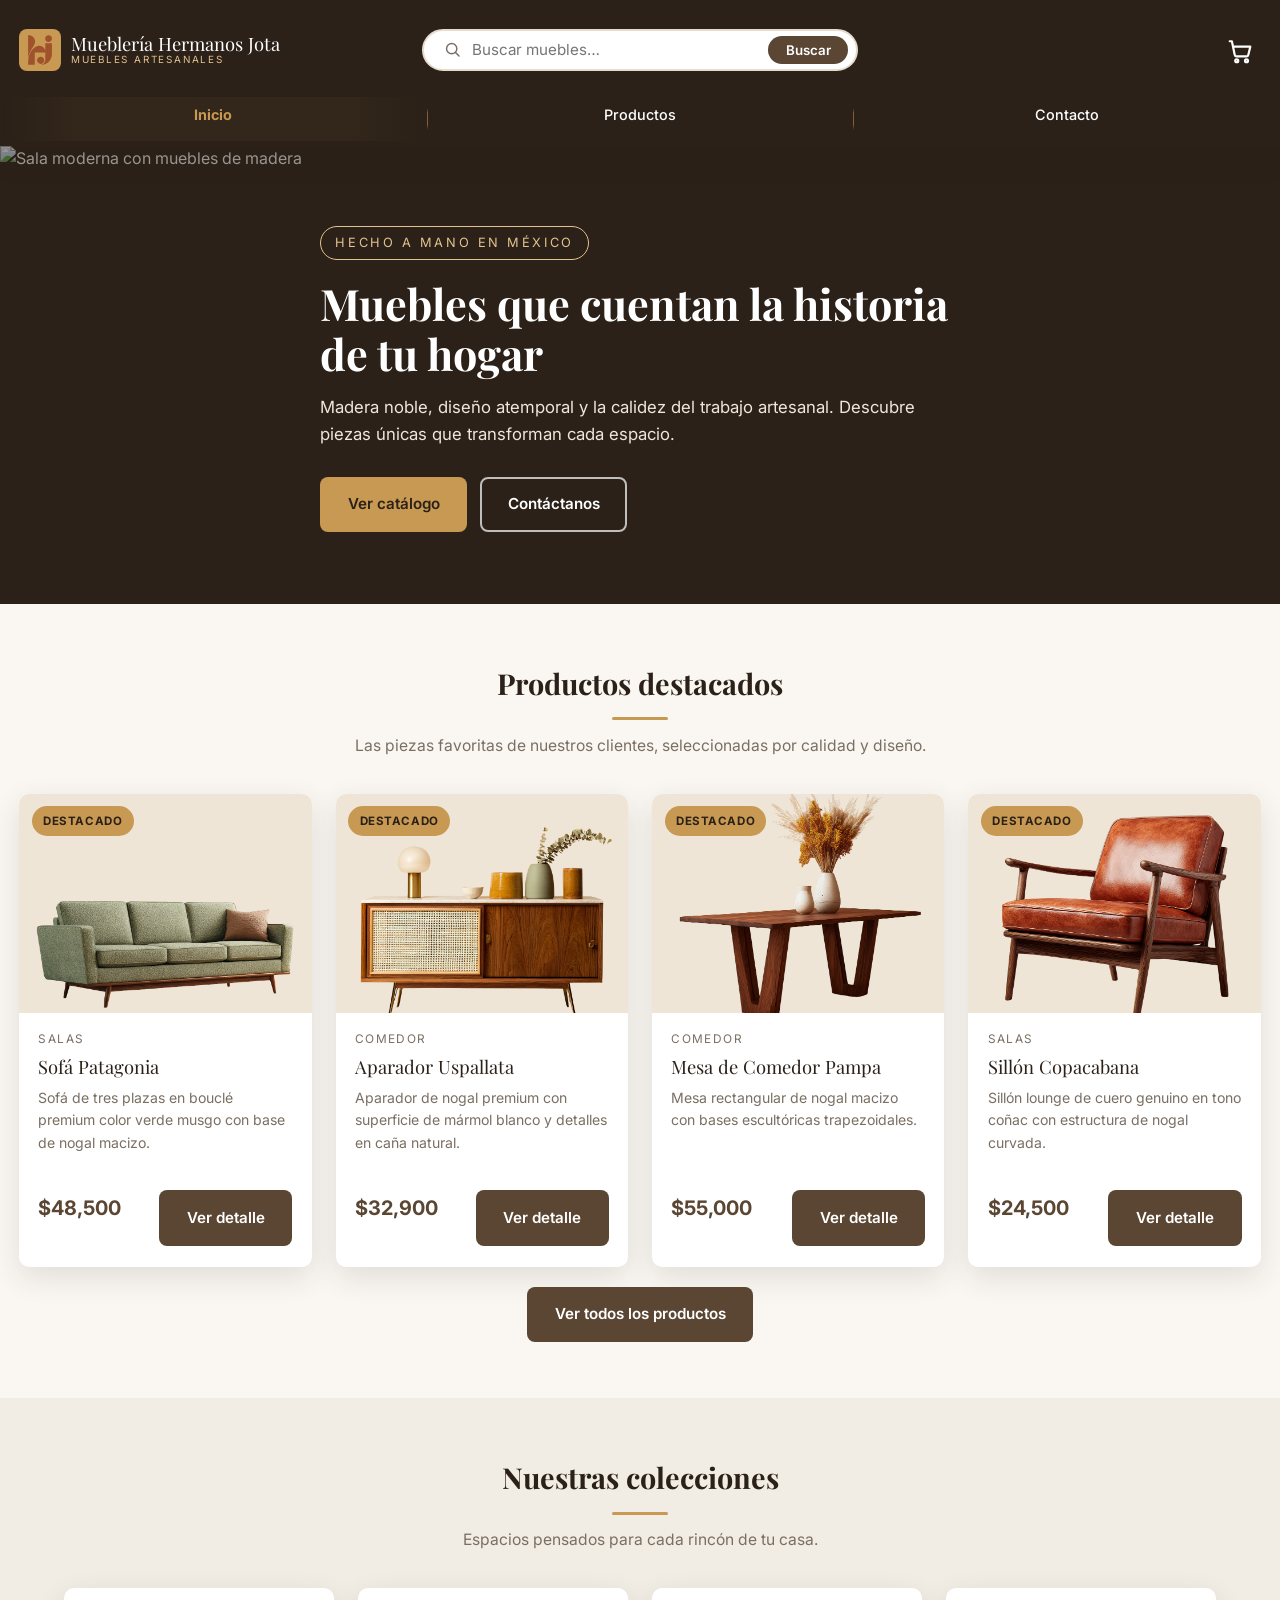
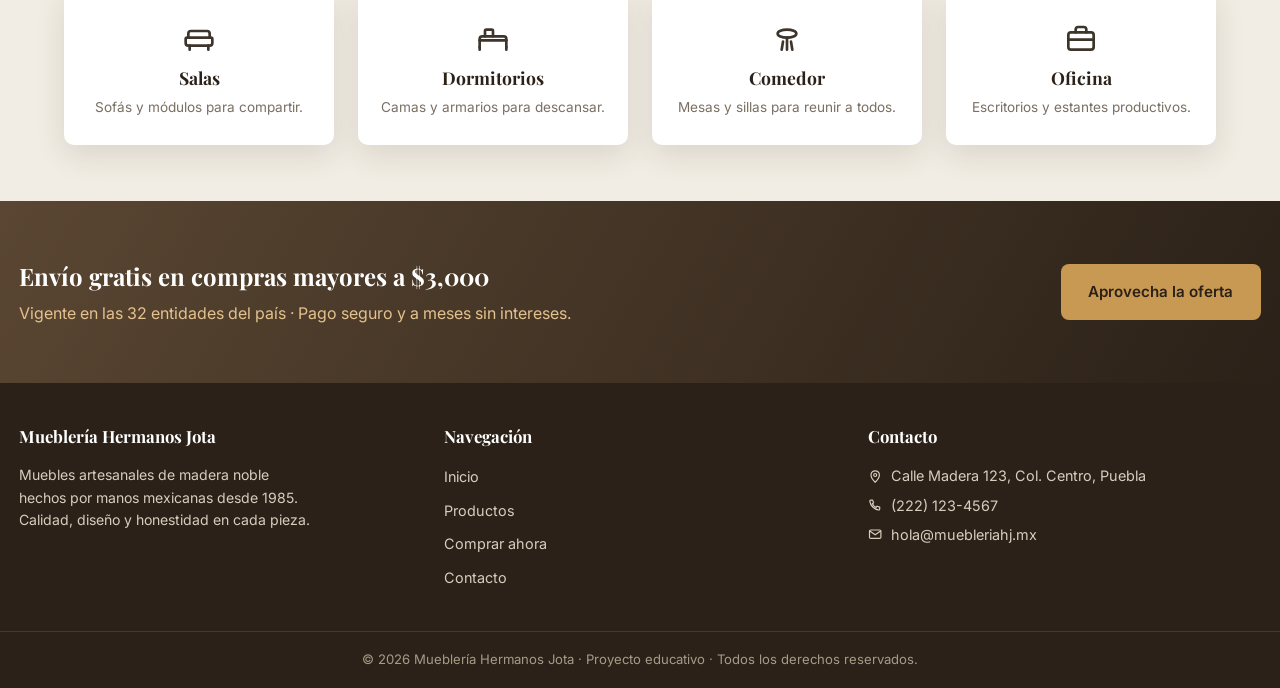
==== index.html @ 15dfda46 "Inicializacion repositorio" ====
<!DOCTYPE html>
<html lang="es">
<head>
  <meta charset="UTF-8">
  <meta name="viewport" content="width=device-width, initial-scale=1.0">
  <meta name="description" content="Mueblería Hermanos Jota: muebles artesanales para tu hogar. Salas, dormitorios, comedor y oficina.">
  <title>Mueblería Hermanos Jota | Muebles artesanales</title>
  <link rel="preconnect" href="https://fonts.googleapis.com">
  <link rel="preconnect" href="https://fonts.gstatic.com" crossorigin>
  <link href="https://fonts.googleapis.com/css2?family=Inter:wght@400;500;600;700&family=Playfair+Display:wght@500;600;700&display=swap" rel="stylesheet">
  <link rel="stylesheet" href="css/styles.css">
</head>
<body data-pagina="inicio">

  <svg style="display:none" aria-hidden="true">
    <symbol id="icono-carrito" viewBox="0 0 24 24" fill="none" stroke="currentColor" stroke-width="2" stroke-linecap="round" stroke-linejoin="round">
      <circle cx="9" cy="21" r="1.4"></circle>
      <circle cx="18" cy="21" r="1.4"></circle>
      <path d="M2.5 3h2l2.6 12.4a2 2 0 0 0 2 1.6h8.6a2 2 0 0 0 2-1.6L21.5 8H6"></path>
    </symbol>
    <symbol id="icono-sofa" viewBox="0 0 24 24" fill="none" stroke="currentColor" stroke-width="2" stroke-linecap="round" stroke-linejoin="round">
      <path d="M4 11V8a2 2 0 0 1 2-2h12a2 2 0 0 1 2 2v3"></path>
      <path d="M3 11h18a1 1 0 0 1 1 1v3a2 2 0 0 1-2 2H4a2 2 0 0 1-2-2v-3a1 1 0 0 1 1-1z"></path>
      <path d="M5 17v3M19 17v3"></path>
    </symbol>
    <symbol id="icono-cama" viewBox="0 0 24 24" fill="none" stroke="currentColor" stroke-width="2" stroke-linecap="round" stroke-linejoin="round">
      <path d="M2 18v-6a2 2 0 0 1 2-2h16a2 2 0 0 1 2 2v6"></path>
      <path d="M2 18v2M22 18v2"></path>
      <path d="M2 13h20"></path>
      <path d="M6 10V6a1 1 0 0 1 1-1h4a1 1 0 0 1 1 1v4"></path>
    </symbol>
    <symbol id="icono-comedor" viewBox="0 0 24 24" fill="none" stroke="currentColor" stroke-width="2" stroke-linecap="round" stroke-linejoin="round">
      <ellipse cx="12" cy="8" rx="7" ry="3"></ellipse>
      <path d="M12 11v9M8 20l1-6M16 20l-1-6"></path>
    </symbol>
    <symbol id="icono-maletin" viewBox="0 0 24 24" fill="none" stroke="currentColor" stroke-width="2" stroke-linecap="round" stroke-linejoin="round">
      <rect x="2.5" y="7" width="19" height="13" rx="2"></rect>
      <path d="M8 7V5a2 2 0 0 1 2-2h4a2 2 0 0 1 2 2v2"></path>
      <path d="M2.5 12.5h19"></path>
    </symbol>
    <symbol id="icono-ubicacion" viewBox="0 0 24 24" fill="none" stroke="currentColor" stroke-width="2" stroke-linecap="round" stroke-linejoin="round">
      <path d="M12 22s7-6.6 7-12a7 7 0 1 0-14 0c0 5.4 7 12 7 12z"></path>
      <circle cx="12" cy="10" r="2.5"></circle>
    </symbol>
    <symbol id="icono-telefono" viewBox="0 0 24 24" fill="none" stroke="currentColor" stroke-width="2" stroke-linecap="round" stroke-linejoin="round">
      <path d="M4.5 3.5h3.2l1.6 4.4-2 1.6a13 13 0 0 0 6.2 6.2l1.6-2 4.4 1.6v3.2a1.5 1.5 0 0 1-1.6 1.5A17.5 17.5 0 0 1 3 5.1a1.5 1.5 0 0 1 1.5-1.6z"></path>
    </symbol>
    <symbol id="icono-email" viewBox="0 0 24 24" fill="none" stroke="currentColor" stroke-width="2" stroke-linecap="round" stroke-linejoin="round">
      <rect x="2.5" y="5" width="19" height="14" rx="2"></rect>
      <path d="M3 6.5l9 6.5 9-6.5"></path>
    </symbol>
    <symbol id="icono-lupa" viewBox="0 0 24 24" fill="none" stroke="currentColor" stroke-width="2" stroke-linecap="round" stroke-linejoin="round">
      <circle cx="10.5" cy="10.5" r="7"></circle>
      <path d="M20.5 20.5l-4.8-4.8"></path>
    </symbol>
    <symbol id="icono-check" viewBox="0 0 24 24" fill="none" stroke="currentColor" stroke-width="2.2" stroke-linecap="round" stroke-linejoin="round">
      <path d="M4 12.5l5.2 5.2L20 6.5"></path>
    </symbol>
    <symbol id="icono-alerta" viewBox="0 0 24 24" fill="none" stroke="currentColor" stroke-width="2" stroke-linecap="round" stroke-linejoin="round">
      <path d="M12 3.5l9.5 16.5H2.5z"></path>
      <path d="M12 10v4"></path>
      <circle cx="12" cy="17" r="0.6" fill="currentColor" stroke="none"></circle>
    </symbol>
    <symbol id="icono-check-circulo" viewBox="0 0 24 24" fill="none" stroke="currentColor" stroke-width="2" stroke-linecap="round" stroke-linejoin="round">
      <circle cx="12" cy="12" r="9.5"></circle>
      <path d="M8 12.3l2.8 2.8 5.2-6"></path>
    </symbol>
    <symbol id="icono-alerta-circulo" viewBox="0 0 24 24" fill="none" stroke="currentColor" stroke-width="2" stroke-linecap="round" stroke-linejoin="round">
      <circle cx="12" cy="12" r="9.5"></circle>
      <path d="M12 7.5v5.5"></path>
      <circle cx="12" cy="16.5" r="0.6" fill="currentColor" stroke="none"></circle>
    </symbol>
  </svg>

  <header class="header">
    <div class="contenedor header__inner header__inner--inicio">
      <a href="index.html" class="logo" aria-label="Mueblería Hermanos Jota - Inicio">
        <img src="assets/img/logo.svg" class="logo__icono" alt="Logo Mueblería Hermanos Jota" aria-hidden="true">
        <span class="logo__texto">Mueblería Hermanos Jota
          <span class="logo__subtitulo">Muebles artesanales</span>
        </span>
      </a>

      <form class="entrada entrada--nav" role="search" action="productos.html">
        <div class="entrada__campo">
          <span class="entrada__icono" aria-hidden="true"><svg class="icono" aria-hidden="true"><use href="#icono-lupa"></use></svg></span>
          <input name="busqueda" type="search" placeholder="Buscar muebles…" aria-label="Buscar productos" autocomplete="off">
          <button class="entrada__limpiar" type="submit">Buscar</button>
        </div>
      </form>

      <div class="header__acciones">
        <a href="productos.html" class="carrito-enlace" aria-label="Ver carrito de compras">
          <svg class="icono icono--carrito" aria-hidden="true"><use href="#icono-carrito"></use></svg>
          <span class="contador-carrito oculto" aria-live="polite">0</span>
        </a>
        <button id="menu-boton" class="menu-boton" aria-label="Abrir menú" aria-expanded="false" aria-controls="menu-principal">
          <span></span><span></span><span></span>
        </button>
      </div>
    </div>

    <nav id="menu-principal" class="nav contenedor" aria-label="Navegación principal">
      <a href="index.html" class="nav__enlace activo">Inicio</a>
      <a href="productos.html" class="nav__enlace">Productos</a>
      <a href="contacto.html" class="nav__enlace">Contacto</a>
    </nav>
  </header>

  <main>
    <section class="hero" aria-label="Bienvenida">
      <img class="hero__bg" data-hero-imagen
           src="https://images.unsplash.com/photo-1554995207-c18c203602cb?w=1600&q=80"
           alt="Sala moderna con muebles de madera">
      <div class="contenedor hero__contenido">
        <span class="hero__etiqueta">Hecho a mano en México</span>
        <h1 class="hero__titulo">Muebles que cuentan la historia de tu hogar</h1>
        <p class="hero__texto">
          Madera noble, diseño atemporal y la calidez del trabajo artesanal.
          Descubre piezas únicas que transforman cada espacio.
        </p>
        <div class="hero__acciones">
          <a href="productos.html" class="boton boton--accent">Ver catálogo</a>
          <a href="contacto.html" class="boton boton--outline">Contáctanos</a>
        </div>
      </div>
    </section>

    <section class="seccion">
      <div class="contenedor">
        <header class="seccion__encabezado">
          <h2 class="seccion__titulo">Productos destacados</h2>
          <p class="seccion__subtitulo">
            Las piezas favoritas de nuestros clientes, seleccionadas por calidad y diseño.
          </p>
        </header>
        <div id="productos-destacados" class="grilla" aria-live="polite"></div>
        <p class="texto-centrado">
          <a href="productos.html" class="boton boton--primario">Ver todos los productos</a>
        </p>
      </div>
    </section>

    <section class="seccion seccion--gris">
      <div class="contenedor">
        <header class="seccion__encabezado">
          <h2 class="seccion__titulo">Nuestras colecciones</h2>
          <p class="seccion__subtitulo">Espacios pensados para cada rincón de tu casa.</p>
        </header>
        <div class="categorias__grilla">
          <a class="categoria" href="productos.html">
            <span class="categoria__icono" aria-hidden="true"><svg class="icono" aria-hidden="true"><use href="#icono-sofa"></use></svg></span>
            <h3 class="categoria__nombre">Salas</h3>
            <p class="categoria__texto">Sofás y módulos para compartir.</p>
          </a>
          <a class="categoria" href="productos.html">
            <span class="categoria__icono" aria-hidden="true"><svg class="icono" aria-hidden="true"><use href="#icono-cama"></use></svg></span>
            <h3 class="categoria__nombre">Dormitorios</h3>
            <p class="categoria__texto">Camas y armarios para descansar.</p>
          </a>
          <a class="categoria" href="productos.html">
            <span class="categoria__icono" aria-hidden="true"><svg class="icono" aria-hidden="true"><use href="#icono-comedor"></use></svg></span>
            <h3 class="categoria__nombre">Comedor</h3>
            <p class="categoria__texto">Mesas y sillas para reunir a todos.</p>
          </a>
          <a class="categoria" href="productos.html">
            <span class="categoria__icono" aria-hidden="true"><svg class="icono" aria-hidden="true"><use href="#icono-maletin"></use></svg></span>
            <h3 class="categoria__nombre">Oficina</h3>
            <p class="categoria__texto">Escritorios y estantes productivos.</p>
          </a>
        </div>
      </div>
    </section>

    <section class="seccion banner">
      <div class="contenedor banner__inner">
        <div>
          <h2 class="banner__titulo">Envío gratis en compras mayores a $3,000</h2>
          <p class="banner__texto">Vigente en las 32 entidades del país · Pago seguro y a meses sin intereses.</p>
        </div>
        <a href="productos.html" class="boton boton--accent">Aprovecha la oferta</a>
      </div>
    </section>
  </main>

  <footer class="footer">
    <div class="contenedor footer__grid">
      <div class="footer__columna footer__columna--marca">
        <h3 class="footer__titulo">Mueblería Hermanos Jota</h3>
        <p class="footer__texto">
          Muebles artesanales de madera noble hechos por manos mexicanas desde 1985.
          Calidad, diseño y honestidad en cada pieza.
        </p>
      </div>
      <div class="footer__columna">
        <h3 class="footer__titulo">Navegación</h3>
        <ul class="footer__enlaces">
          <li><a href="index.html">Inicio</a></li>
          <li><a href="productos.html">Productos</a></li>
          <li><a href="producto.html?id=1">Comprar ahora</a></li>
          <li><a href="contacto.html">Contacto</a></li>
        </ul>
      </div>
      <div class="footer__columna">
        <h3 class="footer__titulo">Contacto</h3>
        <div class="footer__info">
          <p><svg class="icono" aria-hidden="true"><use href="#icono-ubicacion"></use></svg> Calle Madera 123, Col. Centro, Puebla</p>
          <p><svg class="icono" aria-hidden="true"><use href="#icono-telefono"></use></svg> (222) 123-4567</p>
          <p><svg class="icono" aria-hidden="true"><use href="#icono-email"></use></svg> hola@muebleriahj.mx</p>
        </div>
      </div>
    </div>
    <div class="footer__barra">
      <p class="contenedor">© <span id="anio"></span> Mueblería Hermanos Jota · Proyecto educativo · Todos los derechos reservados.</p>
    </div>
  </footer>

  <script src="js/productos.js"></script>
  <script src="js/app.js"></script>
</body>
</html>
---- css/styles.css ----
/* =====================================================
   Mueblería Hermanos Jota — Hoja de estilos
   Mobile First con Flexbox
   ===================================================== */

/* ---------- Variables y reseteo ---------- */
:root {
  --color-primario: #5a4632;
  --color-primario-oscuro: #2b2118;
  --color-accent: #c89952;
  --color-accent-claro: #e3c28f;
  --color-bg: #faf7f2;
  --color-blanco: #ffffff;
  --color-texto: #3d342b;
  --color-texto-suave: #7a6f63;
  --color-error: #b3261e;
  --color-exito: #2e7d32;
  --radio: 10px;
  --sombra: 0 10px 30px rgba(43, 33, 24, 0.12);
  --max-ancho: 1360px;
}

* {
  margin: 0;
  padding: 0;
  box-sizing: border-box;
}

html {
  scroll-behavior: smooth;
}

body {
  font-family: "Inter", "Segoe UI", system-ui, Arial, sans-serif;
  background-color: var(--color-bg);
  color: var(--color-texto);
  line-height: 1.6;
  display: flex;
  flex-direction: column;
  min-height: 100vh;
  overflow-x: hidden;
  -webkit-text-size-adjust: 100%;
}

img {
  max-width: 100%;
  display: block;
}

a {
  text-decoration: none;
  color: inherit;
}

ul {
  list-style: none;
}

.contenedor {
  width: 100%;
  max-width: var(--max-ancho);
  margin: 0 auto;
  padding: 0 clamp(0.75rem, 1.5vw, 1.25rem);
}

/* ---------- Header ---------- */
.header {
  background-color: var(--color-primario-oscuro);
  position: sticky;
  top: 0;
  z-index: 100;
  box-shadow: var(--sombra);
}

.header__inner {
  display: flex;
  align-items: center;
  justify-content: space-between;
  gap: 1rem;
  height: 72px;
  padding-top: 1.8rem;
  padding-bottom: 0;
}

.header__inner--inicio {
  display: grid;
  grid-template-columns: minmax(0, 1fr) clamp(145px, 34vw, 520px) minmax(0, 1fr);
  align-items: start;
}

.header__inner--inicio > * {
  align-self: start;
}

.header__inner--inicio .entrada--nav {
  justify-self: center;
}

.header__inner--inicio .header__acciones {
  justify-self: end;
}

.header__inner--inicio .logo__texto {
  min-width: 0;
}

.header__inner:not(.header__inner--inicio) .logo,
.header__inner:not(.header__inner--inicio) .header__acciones {
  transform: none;
}

.logo {
  display: flex;
  align-items: center;
  gap: 0.6rem;
}

.logo__icono {
  width: 42px;
  height: 42px;
  border-radius: 8px;
  display: flex;
  align-items: center;
  justify-content: center;
  font-family: "Playfair Display", Georgia, serif;
  font-size: 1.3rem;
  font-weight: 700;
  color: var(--color-primario-oscuro);
  background: var(--color-accent);
}

.logo__texto {
  color: var(--color-blanco);
  font-family: "Playfair Display", Georgia, serif;
  font-size: clamp(0.95rem, 4vw, 1.15rem);
  line-height: 1.1;
  white-space: nowrap;
  overflow: hidden;
  text-overflow: ellipsis;
}

.logo__subtitulo {
  display: block;
  font-family: "Inter", sans-serif;
  font-size: 0.62rem;
  letter-spacing: 0.18em;
  text-transform: uppercase;
  color: var(--color-accent-claro);
}

.nav {
  display: none;
  position: absolute;
  top: 100%;
  left: 0;
  right: 0;
  background-color: var(--color-primario-oscuro);
  padding: 0.5rem 1.25rem 1rem;
}

.entrada--nav {
  margin: 0;
  max-width: 520px;
  width: 100%;
}

.entrada--nav .entrada__campo {
  box-shadow: none;
  padding-top: 0;
  padding-bottom: 0;
}

.entrada--nav input {
  min-width: 0;
  padding-top: 0.35rem;
  padding-bottom: 0.35rem;
}

.header__inner .entrada--nav {
  margin: 0;
}

.entrada--nav .entrada__limpiar {
  padding-top: 0.4rem;
  padding-bottom: 0.4rem;
}

.nav--abierta {
  display: block;
}

.nav__enlace {
  display: block;
  padding: 0.75rem 0;
  color: var(--color-blanco);
  font-weight: 500;
  border-bottom: 1px solid rgba(255, 255, 255, 0.08);
}

.nav__enlace:hover,
.nav__enlace.activo {
  color: var(--color-accent-claro);
}

.nav__enlace.activo {
  font-weight: 700;
}

.nav__enlace + .nav__enlace {
  border-top: none;
}

.header__acciones {
  display: flex;
  align-items: center;
  gap: 0.5rem;
}

.carrito-enlace {
  position: relative;
  color: var(--color-blanco);
  font-size: 1.25rem;
  padding: 0.4rem 0.5rem;
}

.contador-carrito {
  display: flex;
  align-items: center;
  justify-content: center;
  position: absolute;
  top: -2px;
  right: -4px;
  min-width: 20px;
  height: 20px;
  padding: 0 5px;
  font-size: 0.72rem;
  font-weight: 700;
  color: var(--color-primario-oscuro);
  background-color: var(--color-accent);
  border-radius: 999px;
}

.menu-boton {
  display: flex;
  flex-direction: column;
  gap: 4px;
  width: 38px;
  height: 38px;
  padding: 8px;
  background: transparent;
  border: 1px solid rgba(255, 255, 255, 0.25);
  border-radius: 6px;
  cursor: pointer;
}

.menu-boton span {
  display: block;
  height: 2px;
  width: 100%;
  background-color: var(--color-blanco);
  border-radius: 2px;
  transition: transform 0.25s ease, opacity 0.25s ease;
}

.menu-boton--activo span:nth-child(1) {
  transform: translateY(6px) rotate(45deg);
}

.menu-boton--activo span:nth-child(2) {
  opacity: 0;
}

.menu-boton--activo span:nth-child(3) {
  transform: translateY(-6px) rotate(-45deg);
}

/* ---------- Hero ---------- */
.hero {
  position: relative;
  color: var(--color-blanco);
  background-color: var(--color-primario-oscuro);
  overflow: hidden;
}

.hero__bg {
  position: absolute;
  inset: 0;
  width: 100%;
  height: 100%;
  object-fit: cover;
  opacity: 0.55;
}

.hero__contenido {
  position: relative;
  padding: 5rem 0 4.5rem;
  max-width: 640px;
}

.hero__etiqueta {
  display: inline-block;
  font-size: 0.8rem;
  letter-spacing: 0.2em;
  text-transform: uppercase;
  color: var(--color-accent-claro);
  border: 1px solid var(--color-accent-claro);
  padding: 0.35rem 0.9rem;
  border-radius: 999px;
  margin-bottom: 1.2rem;
}

.hero__titulo {
  font-family: "Playfair Display", Georgia, serif;
  font-size: clamp(1.85rem, 3.2vw + 1rem, 2.7rem);
  line-height: 1.15;
  margin-bottom: 1rem;
}

.hero__texto {
  color: #efe7da;
  font-size: 1.05rem;
  margin-bottom: 1.8rem;
}

.hero__acciones {
  display: flex;
  flex-wrap: wrap;
  gap: 0.8rem;
}

/* ---------- Botones ---------- */
.boton {
  display: inline-block;
  padding: 0.85rem 1.6rem;
  font-weight: 600;
  font-size: 0.95rem;
  border-radius: 8px;
  border: 2px solid transparent;
  cursor: pointer;
  transition: background 0.2s ease, color 0.2s ease, transform 0.15s ease;
  text-align: center;
}

.boton:active {
  transform: scale(0.98);
}

.boton--accent {
  background-color: var(--color-accent);
  color: var(--color-primario-oscuro);
}

.boton--accent:hover {
  background-color: var(--color-accent-claro);
}

.boton--outline {
  background-color: transparent;
  color: var(--color-blanco);
  border-color: rgba(255, 255, 255, 0.7);
}

.boton--outline:hover {
  background-color: rgba(255, 255, 255, 0.12);
}

.boton--primario {
  background-color: var(--color-primario);
  color: var(--color-blanco);
  margin-top: 20px;
}

.boton--primario:hover {
  background-color: var(--color-primario-oscuro);
}

.boton--amplio {
  width: 100%;
}

/* ---------- Secciones ---------- */
.seccion {
  padding: 3.5rem 0;
}

.seccion--gris {
  background-color: #f2ede4;
}

.seccion__encabezado {
  text-align: center;
  max-width: 620px;
  margin: 0 auto 2.2rem;
}

.seccion__titulo {
  font-family: "Playfair Display", Georgia, serif;
  font-size: clamp(1.45rem, 2.4vw + 0.9rem, 1.8rem);
  color: var(--color-primario-oscuro);
  margin-bottom: 0.4rem;
}

.seccion__titulo::after {
  content: "";
  display: block;
  width: 56px;
  height: 3px;
  background: var(--color-accent);
  margin: 0.7rem auto 0;
  border-radius: 2px;
}

.seccion__subtitulo {
  color: var(--color-texto-suave);
  font-size: 0.98rem;
  margin-top: 0.8rem;
}

/* ---------- Grilla de productos ---------- */
.grilla {
  display: flex;
  flex-wrap: wrap;
  gap: 1.5rem;
  justify-content: center;
}

.grilla__item {
  width: 100%;
  max-width: 340px;
}

/* ---------- Tarjeta de producto ---------- */
.tarjeta {
  background-color: var(--color-blanco);
  border-radius: var(--radio);
  overflow: hidden;
  box-shadow: var(--sombra);
  display: flex;
  flex-direction: column;
  height: 100%;
  transition: transform 0.25s ease, box-shadow 0.25s ease;
}

.tarjeta:hover {
  transform: translateY(-6px);
  box-shadow: 0 16px 40px rgba(43, 33, 24, 0.2);
}

.tarjeta__imagen-wrap {
  position: relative;
  overflow: hidden;
  aspect-ratio: 4 / 3;
  background-color: #eee5d6;
}

.tarjeta__imagen {
  width: 100%;
  height: 100%;
  object-fit: cover;
  transition: transform 0.3s ease;
}

.tarjeta:hover .tarjeta__imagen {
  transform: scale(1.05);
}

.tarjeta__cantidad-carrito {
  position: absolute;
  right: 0.75rem;
  bottom: 0.75rem;
  display: inline-flex;
  align-items: center;
  justify-content: center;
  min-width: 1.75rem;
  height: 1.75rem;
  padding: 0 0.35rem;
  border-radius: 50%;
  background: var(--color-primario-oscuro);
  color: var(--color-blanco);
  font-size: 0.72rem;
  font-weight: 700;
  box-shadow: 0 8px 18px rgba(32, 22, 15, 0.2);
  z-index: 1;
}

.tarjeta__etiqueta {
  position: absolute;
  top: 0.8rem;
  left: 0.8rem;
  background-color: var(--color-accent);
  color: var(--color-primario-oscuro);
  font-size: 0.72rem;
  font-weight: 700;
  letter-spacing: 0.05em;
  text-transform: uppercase;
  padding: 0.35rem 0.7rem;
  border-radius: 999px;
}

.tarjeta__cuerpo {
  padding: 1.1rem 1.2rem 1.3rem;
  display: flex;
  flex-direction: column;
  flex: 1;
}

.tarjeta__categoria {
  font-size: 0.74rem;
  letter-spacing: 0.12em;
  text-transform: uppercase;
  color: var(--color-texto-suave);
  margin-bottom: 0.35rem;
}

.tarjeta__nombre {
  font-family: "Playfair Display", Georgia, serif;
  font-size: 1.15rem;
  line-height: 1.3;
  color: var(--color-primario-oscuro);
  margin-bottom: 0.5rem;
}

.tarjeta__descripcion {
  font-size: 0.88rem;
  color: var(--color-texto-suave);
  margin-bottom: 1rem;
  flex: 1;
}

.tarjeta__pie {
  display: flex;
  align-items: center;
  justify-content: space-between;
  flex-wrap: wrap;
  gap: 0.6rem;
}

.tarjeta__pie .boton {
  flex-shrink: 0;
}

.tarjeta__precio {
  font-size: 1.25rem;
  font-weight: 700;
  color: var(--color-primario);
}

/* ---------- Spinner ---------- */
.spinner {
  display: flex;
  flex-direction: column;
  align-items: center;
  gap: 0.8rem;
  padding: 3rem 0;
  color: var(--color-texto-suave);
}

.spinner__anillo {
  width: 42px;
  height: 42px;
  border: 4px solid #e2d8c6;
  border-top-color: var(--color-accent);
  border-radius: 50%;
  animation: girar 0.9s linear infinite;
}

@keyframes girar {
  to {
    transform: rotate(360deg);
  }
}

/* ---------- Mensajes ---------- */
.sin-resultados {
  text-align: center;
  padding: 3rem 1rem;
  color: var(--color-texto-suave);
}

.sin-resultados__icono {
  font-size: 2.6rem;
  margin-bottom: 0.6rem;
}

/* ---------- Categorías (inicio) ---------- */
.categorias__grilla {
  display: flex;
  flex-wrap: wrap;
  gap: 1.5rem;
  justify-content: center;
}

.categoria {
  flex: 1 1 220px;
  max-width: 270px;
  background-color: var(--color-blanco);
  border-radius: var(--radio);
  padding: 1.6rem 1.2rem;
  text-align: center;
  box-shadow: var(--sombra);
  transition: transform 0.25s ease;
}

.categoria:hover {
  transform: translateY(-5px);
}

.categoria__icono {
  font-size: 2rem;
  margin-bottom: 0.7rem;
}

.categoria__nombre {
  font-family: "Playfair Display", Georgia, serif;
  font-size: 1.1rem;
  color: var(--color-primario-oscuro);
  margin-bottom: 0.3rem;
}

.categoria__texto {
  font-size: 0.85rem;
  color: var(--color-texto-suave);
}

/* ---------- Banner (inicio) ---------- */
.banner {
  background: linear-gradient(120deg, var(--color-primario), var(--color-primario-oscuro));
  color: var(--color-blanco);
}

.banner__inner {
  display: flex;
  flex-wrap: wrap;
  align-items: center;
  justify-content: space-between;
  gap: 1.5rem;
  text-align: center;
}

.banner__titulo {
  font-family: "Playfair Display", Georgia, serif;
  font-size: 1.5rem;
  margin-bottom: 0.4rem;
}

.banner__texto {
  color: var(--color-accent-claro);
}

@media (min-width: 700px) {
  .banner__inner {
    text-align: left;
  }
}

/* ---------- Entrada (área de búsqueda del catálogo) ---------- */
.entrada {
  margin: 0 auto 2.2rem;
  max-width: 560px;
}

.entrada__campo {
  display: flex;
  align-items: center;
  background-color: var(--color-blanco);
  border: 2px solid #e5dccb;
  border-radius: 999px;
  padding: 0.45rem 0.45rem 0.45rem 1.2rem;
  box-shadow: var(--sombra);
}

.entrada__campo:focus-within {
  border-color: var(--color-accent);
}

.entrada__icono {
  color: var(--color-texto-suave);
  font-size: 1.1rem;
}

.entrada input {
  flex: 1;
  border: none;
  outline: none;
  background: transparent;
  padding: 0.6rem 0.7rem;
  font-size: 0.95rem;
  color: var(--color-texto);
  font-family: inherit;
}

.entrada__limpiar {
  background-color: var(--color-primario);
  color: var(--color-blanco);
  border: none;
  padding: 0.6rem 1.1rem;
  border-radius: 999px;
  font-weight: 600;
  cursor: pointer;
  font-family: inherit;
}

.entrada__contador {
  margin-top: 0.8rem;
  font-size: 0.85rem;
  color: var(--color-texto-suave);
  text-align: center;
}

.entrada__contador strong {
  color: var(--color-primario);
}

/* ---------- Detalle de producto ---------- */
.detalle {
  padding: 2.5rem 0 4rem;
}

.miga {
  font-size: 0.85rem;
  color: var(--color-texto-suave);
  margin-bottom: 1.5rem;
}

.miga a:hover {
  color: var(--color-primario);
}

.detalle__grid {
  display: flex;
  flex-direction: column;
  gap: 2rem;
}

.detalle__imagen-wrap {
  border-radius: var(--radio);
  overflow: hidden;
  box-shadow: var(--sombra);
  background-color: #eee5d6;
  aspect-ratio: 4 / 3;
}

.detalle__imagen {
  width: 100%;
  height: 100%;
  object-fit: cover;
}

.detalle__categoria {
  font-size: 0.78rem;
  letter-spacing: 0.12em;
  text-transform: uppercase;
  color: var(--color-accent);
  font-weight: 700;
  margin-bottom: 0.4rem;
}

.detalle__nombre {
  font-family: "Playfair Display", Georgia, serif;
  font-size: clamp(1.4rem, 2.6vw + 0.85rem, 1.7rem);
  line-height: 1.2;
  color: var(--color-primario-oscuro);
  margin-bottom: 0.7rem;
}

.detalle__precio {
  font-size: 1.6rem;
  font-weight: 700;
  color: var(--color-primario);
  margin-bottom: 0.3rem;
}

.detalle__stock {
  font-size: 0.85rem;
  font-weight: 600;
  margin-bottom: 1.1rem;
}

.detalle__stock--ok {
  color: var(--color-exito);
}

.detalle__stock--bajo {
  color: var(--color-error);
}

.detalle__descripcion {
  color: var(--color-texto);
  margin-bottom: 1.4rem;
}

.detalle__ficha {
  border-top: 1px solid #e5dccb;
  border-bottom: 1px solid #e5dccb;
  margin-bottom: 1.4rem;
}

.detalle__fila {
  display: flex;
  justify-content: space-between;
  gap: 1rem;
  padding: 0.65rem 0;
  font-size: 0.9rem;
}

.detalle__fila + .detalle__fila {
  border-top: 1px dashed #e5dccb;
}

.detalle__fila dt {
  color: var(--color-texto-suave);
}

.detalle__fila dd {
  text-align: right;
  font-weight: 500;
  color: var(--color-primario-oscuro);
}

.detalle__colores {
  display: flex;
  flex-wrap: wrap;
  gap: 0.5rem;
  margin-bottom: 1.3rem;
}

.color-chip {
  background-color: var(--color-blanco);
  border: 1px solid #e5dccb;
  border-radius: 999px;
  padding: 0.35rem 1rem;
  font-size: 0.85rem;
  color: var(--color-texto);
  font-family: inherit;
  cursor: pointer;
  transition: background-color 0.2s ease, border-color 0.2s ease, color 0.2s ease, transform 0.2s ease;
}

.color-chip:hover,
.color-chip--activo {
  background-color: var(--color-primario);
  border-color: var(--color-primario);
  color: var(--color-blanco);
  transform: translateY(-1px);
}

.detalle__opciones-error {
  margin: -0.8rem 0 1.1rem;
  color: var(--color-error);
  font-size: 0.85rem;
  font-weight: 600;
}

.detalle__selector {
  display: flex;
  align-items: center;
  gap: 0.8rem;
  margin-bottom: 1.1rem;
}

.detalle__selector label {
  font-weight: 600;
  font-size: 0.9rem;
}

.cantidad {
  display: flex;
  align-items: center;
  border: 1px solid #e5dccb;
  border-radius: 8px;
  overflow: hidden;
}

.cantidad button {
  width: 40px;
  height: 42px;
  background-color: #f2ede4;
  border: none;
  font-size: 1.1rem;
  font-weight: 700;
  cursor: pointer;
  color: var(--color-primario);
}

.cantidad button:hover {
  background-color: var(--color-accent-claro);
}

.cantidad input {
  width: 54px;
  height: 42px;
  border: none;
  text-align: center;
  font-size: 1rem;
  font-weight: 600;
  font-family: inherit;
  color: var(--color-primario-oscuro);
  outline: none;
}

/* ---------- Formulario de contacto ---------- */
.formulario {
  max-width: 560px;
  margin: 0 auto;
  background-color: var(--color-blanco);
  border-radius: var(--radio);
  padding: 1.8rem 1.5rem;
  box-shadow: var(--sombra);
}

.campo {
  margin-bottom: 1.2rem;
}

.campo label {
  display: block;
  font-weight: 600;
  font-size: 0.9rem;
  margin-bottom: 0.4rem;
  color: var(--color-primario-oscuro);
}

.campo label .requerido {
  color: var(--color-error);
}

.campo input,
.campo textarea {
  width: 100%;
  padding: 0.8rem 1rem;
  border: 2px solid #e5dccb;
  border-radius: 8px;
  font-size: 0.95rem;
  font-family: inherit;
  color: var(--color-texto);
  background-color: var(--color-bg);
  transition: border-color 0.2s ease;
}

.campo textarea {
  resize: vertical;
  min-height: 130px;
}

.campo input:focus,
.campo textarea:focus {
  outline: none;
  border-color: var(--color-accent);
  background-color: var(--color-blanco);
}

.campo__error {
  color: var(--color-error);
  font-size: 0.82rem;
  margin-top: 0.35rem;
  display: none;
}

.campo--error input,
.campo--error textarea {
  border-color: var(--color-error);
}

.campo--ok input,
.campo--ok textarea {
  border-color: var(--color-exito);
}

.campo__error--visible {
  display: block;
}

.aviso {
  display: none;
  align-items: center;
  gap: 0.6rem;
  padding: 1rem 1.2rem;
  border-radius: 8px;
  margin-bottom: 1.3rem;
  font-weight: 600;
}

.aviso .icono {
  width: 1.4em;
  height: 1.4em;
}

.aviso--visible {
  display: flex;
}

.aviso--ok {
  background-color: #e6f4ea;
  color: var(--color-exito);
  border: 1px solid #a5d6a7;
}

.aviso--error {
  background-color: #fdecea;
  color: var(--color-error);
  border: 1px solid #f5a0a0;
}

/* ---------- Toast ---------- */
.toast {
  position: fixed;
  bottom: 1.5rem;
  left: 50%;
  transform: translate(-50%, 120%);
  background-color: var(--color-primario-oscuro);
  color: var(--color-blanco);
  padding: 0.9rem 1.5rem;
  border-radius: 999px;
  box-shadow: var(--sombra);
  font-weight: 500;
  z-index: 200;
  opacity: 0;
  transition: transform 0.35s ease, opacity 0.35s ease;
  max-width: calc(100vw - 2rem);
  text-align: center;
}

.toast--visible {
  transform: translate(-50%, 0);
  opacity: 1;
}

/* ---------- Footer ---------- */
.footer {
  background-color: var(--color-primario-oscuro);
  color: #d8cdbd;
  margin-top: auto;
  padding: 2.5rem 0 0;
}

.footer__grid {
  display: flex;
  flex-direction: column;
  gap: 2rem;
  padding-bottom: 2rem;
}

.footer__titulo {
  color: var(--color-blanco);
  font-family: "Playfair Display", Georgia, serif;
  font-size: 1.05rem;
  margin-bottom: 0.9rem;
}

.footer__texto {
  font-size: 0.88rem;
  max-width: 300px;
}

.footer__enlaces li {
  margin-bottom: 0.5rem;
}

.footer__enlaces a {
  font-size: 0.9rem;
  transition: color 0.2s ease;
}

.footer__enlaces a:hover {
  color: var(--color-accent-claro);
}

.footer__info p {
  font-size: 0.9rem;
  margin-bottom: 0.4rem;
  display: flex;
  align-items: center;
  gap: 0.5rem;
}

.footer__barra {
  border-top: 1px solid rgba(255, 255, 255, 0.1);
  padding: 1.1rem 0;
  text-align: center;
  font-size: 0.82rem;
  color: #a89b86;
}

/* ---------- Breakpoints ---------- */
@media (min-width: 600px) {
  .grilla__item {
    width: calc(50% - 0.75rem);
  }
}

@media (min-width: 720px) {
  .detalle__grid {
    flex-direction: row;
    align-items: flex-start;
  }

  .detalle__imagen-wrap {
    flex: 1 1 45%;
    max-height: 460px;
  }

  .detalle__info {
    flex: 1 1 55%;
  }
}

@media (min-width: 900px) {
  .menu-boton {
    display: none;
  }

  .nav {
    display: flex;
    position: static;
    background: transparent;
    padding: 0;
    height: 74px;
    align-items: center;
    justify-content: space-between;
    gap: 0;
  }

  .nav__enlace {
    flex: 1 1 0;
    border-bottom: none;
    padding: 0.4rem 0;
    padding-bottom: 0.9rem;
    text-align: center;
    position: relative;
    transform: translateY(10px);
    font-size: clamp(0.78rem, 1.4vw, 0.9rem);
    transition: color 0.2s ease, background-color 0.2s ease;
  }

  .nav__enlace:hover,
  .nav__enlace.activo {
    color: var(--color-accent);
    background: linear-gradient(
      to right,
      transparent,
      rgba(200, 153, 82, 0.05) 18%,
      rgba(200, 153, 82, 0.05) 82%,
      transparent
    );
  }

  .nav__enlace + .nav__enlace {
    border-top: none;
    padding-left: 0;
    position: relative;
  }

  .nav__enlace + .nav__enlace::before {
    content: "";
    position: absolute;
    left: 0;
    top: 50%;
    width: 1px;
    height: 22px;
    background: linear-gradient(
      to bottom,
      transparent,
      rgba(200, 153, 82, 0.55) 25%,
      rgba(200, 153, 82, 0.55) 75%,
      transparent
    );
    transform: translateY(-50%);
  }

  .nav__enlace:first-child {
    margin-left: 0;
  }

  .nav__enlace:last-of-type {
    margin-right: 0;
  }

  .grilla__item {
    width: calc(33.333% - 1rem);
  }

  .footer__grid {
    flex-direction: row;
    justify-content: space-between;
  }

  .footer__columna--marca {
    flex: 2;
  }

  .footer__columna {
    flex: 1;
  }
}

@media (min-width: 1200px) {
  .grilla__item {
    width: calc(25% - 1.125rem);
  }
}

@media (max-width: 479px) {
  .header__inner--inicio {
    grid-template-columns: minmax(60px, 1fr) clamp(110px, 37vw, 220px) auto;
    gap: 0.35rem;
  }

  .logo__icono {
    width: 36px;
    height: 36px;
    font-size: 1.1rem;
  }

  .logo__subtitulo {
    font-size: 0.56rem;
  }

  .hero__contenido {
    padding: 3.5rem 0 3rem;
  }

  .hero__texto {
    font-size: 0.98rem;
  }

  .seccion {
    padding: 2.8rem 0;
  }

  .tarjeta__cuerpo {
    padding: 1rem 1rem 1.1rem;
  }

  .entrada__campo {
    padding-left: 0.9rem;
  }

  .entrada__limpiar {
    padding: 0.5rem 0.8rem;
    font-size: 0.85rem;
  }

  .formulario {
    padding: 1.5rem 1.1rem;
  }
}

@media (max-width: 599px) {
  .header__inner--inicio {
    display: flex;
  }

  .header__inner--inicio .entrada--nav {
    display: none;
  }

  .header__inner--inicio .header__acciones {
    justify-self: auto;
    margin-left: auto;
  }

  .header__inner--inicio .logo {
    min-width: 0;
    flex: 1 1 0;
  }
}

/* Utilidades */
.oculto {
  display: none !important;
}

.texto-centrado {
  text-align: center;
}

/* ---------- Íconos SVG ---------- */
.icono {
  width: 1em;
  height: 1em;
  display: inline-block;
  vertical-align: -0.15em;
  fill: none;
  stroke: currentColor;
  flex-shrink: 0;
}

.icono--carrito {
  width: 1.3em;
  height: 1.3em;
  vertical-align: -0.28em;
}
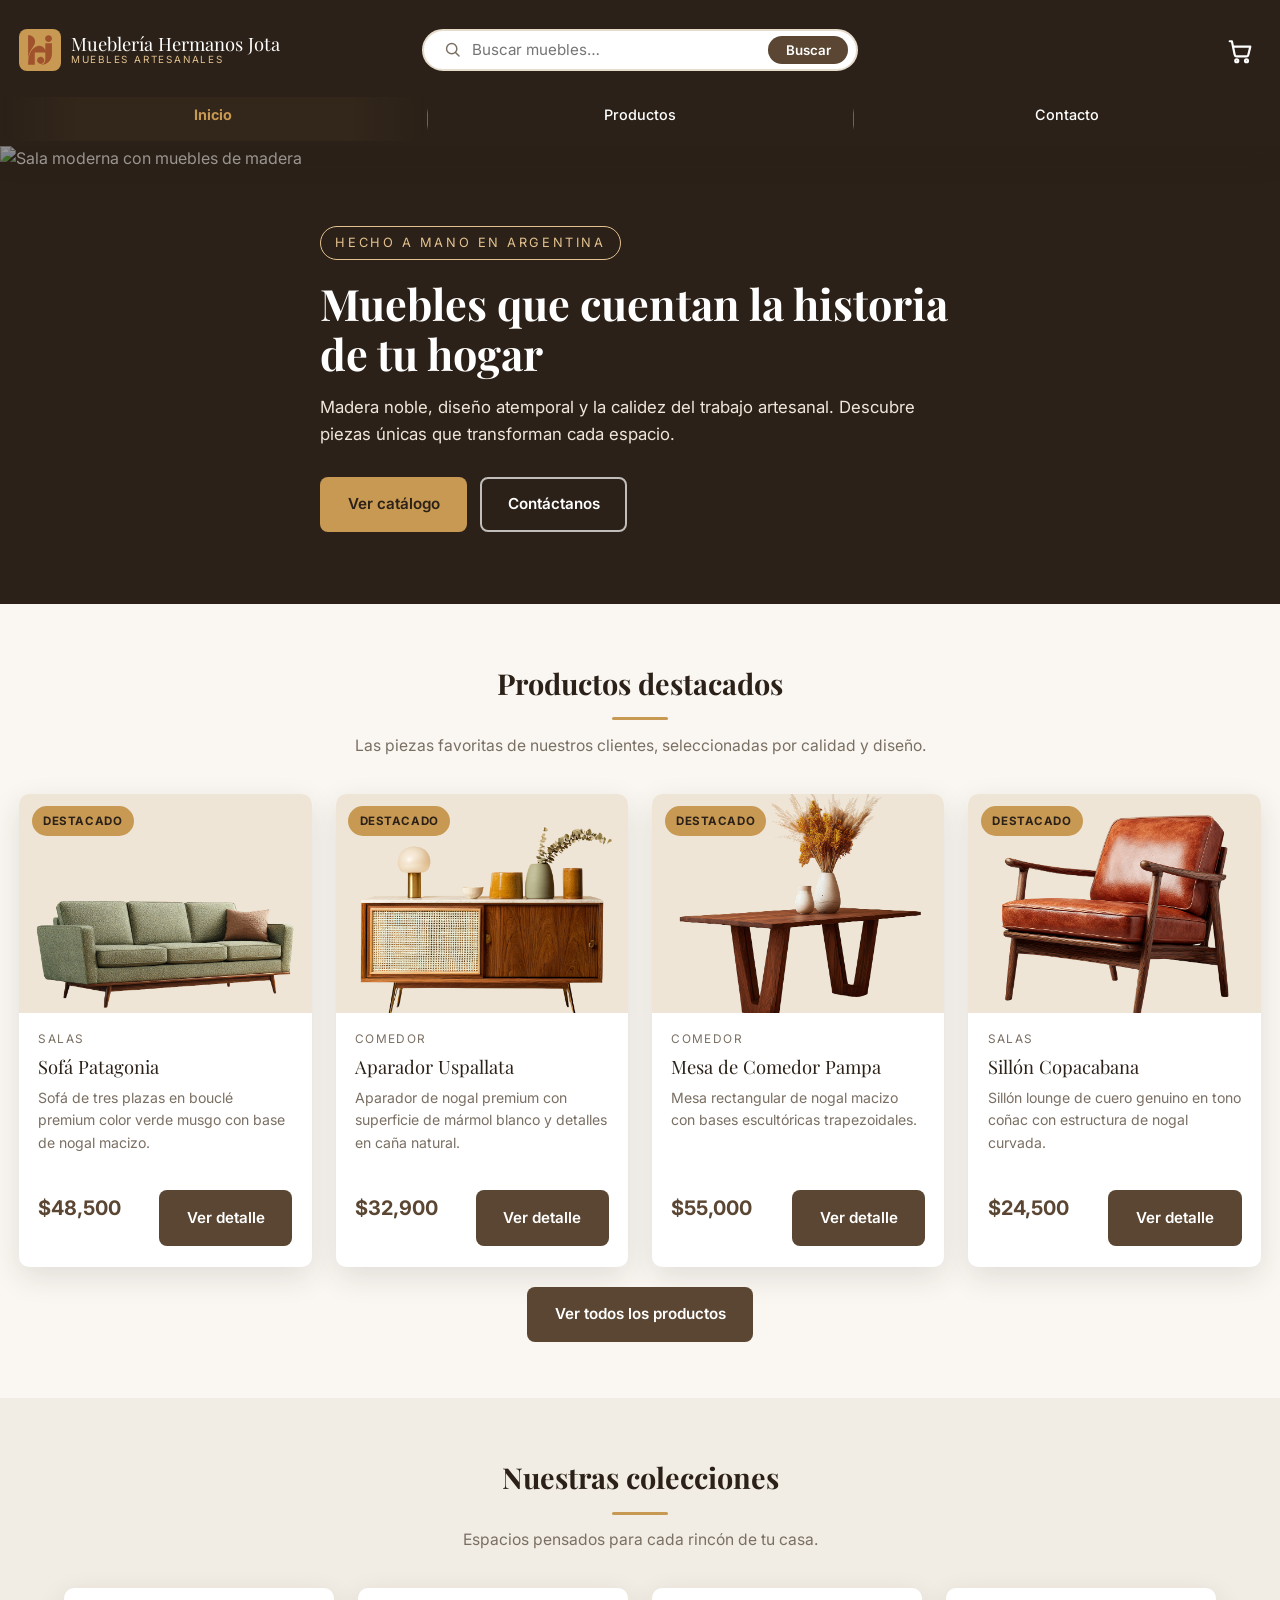
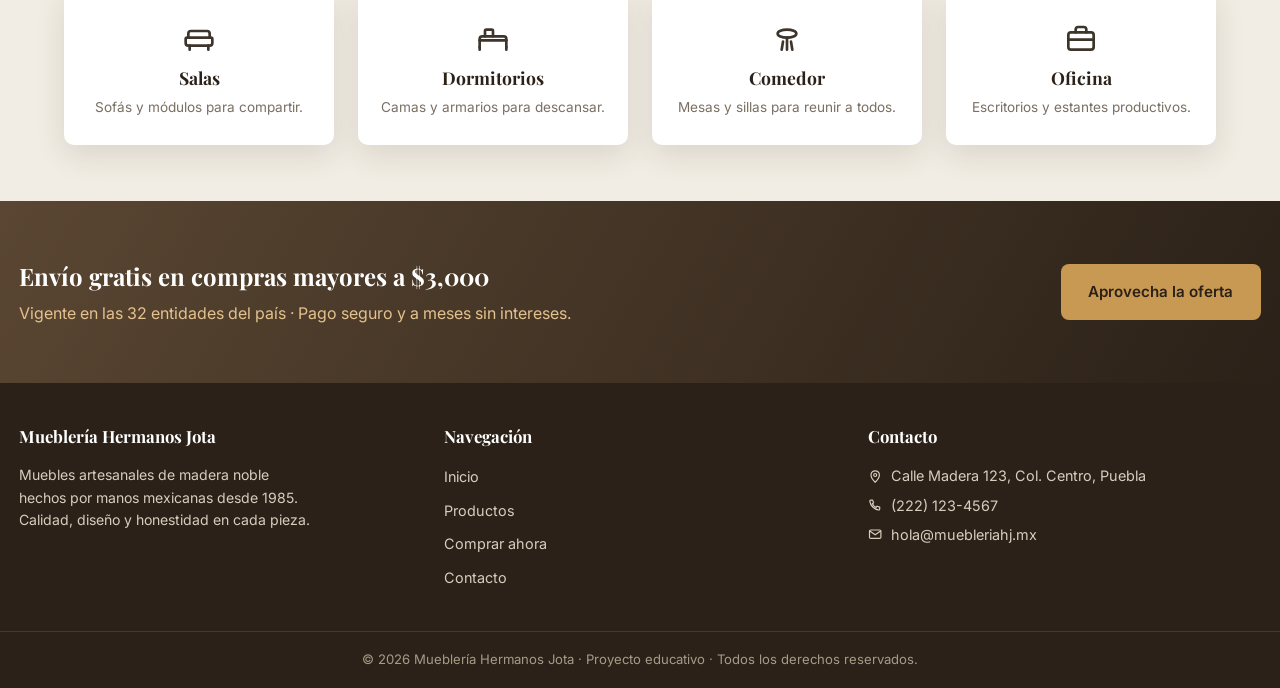
==== commit 1d838fbb: "Fix: correcion en html" ====
--- a/index.html
+++ b/index.html
@@ -113,7 +113,7 @@
            src="https://images.unsplash.com/photo-1554995207-c18c203602cb?w=1600&q=80"
            alt="Sala moderna con muebles de madera">
       <div class="contenedor hero__contenido">
-        <span class="hero__etiqueta">Hecho a mano en México</span>
+        <span class="hero__etiqueta">Hecho a mano en Argentina</span>
         <h1 class="hero__titulo">Muebles que cuentan la historia de tu hogar</h1>
         <p class="hero__texto">
           Madera noble, diseño atemporal y la calidez del trabajo artesanal.
